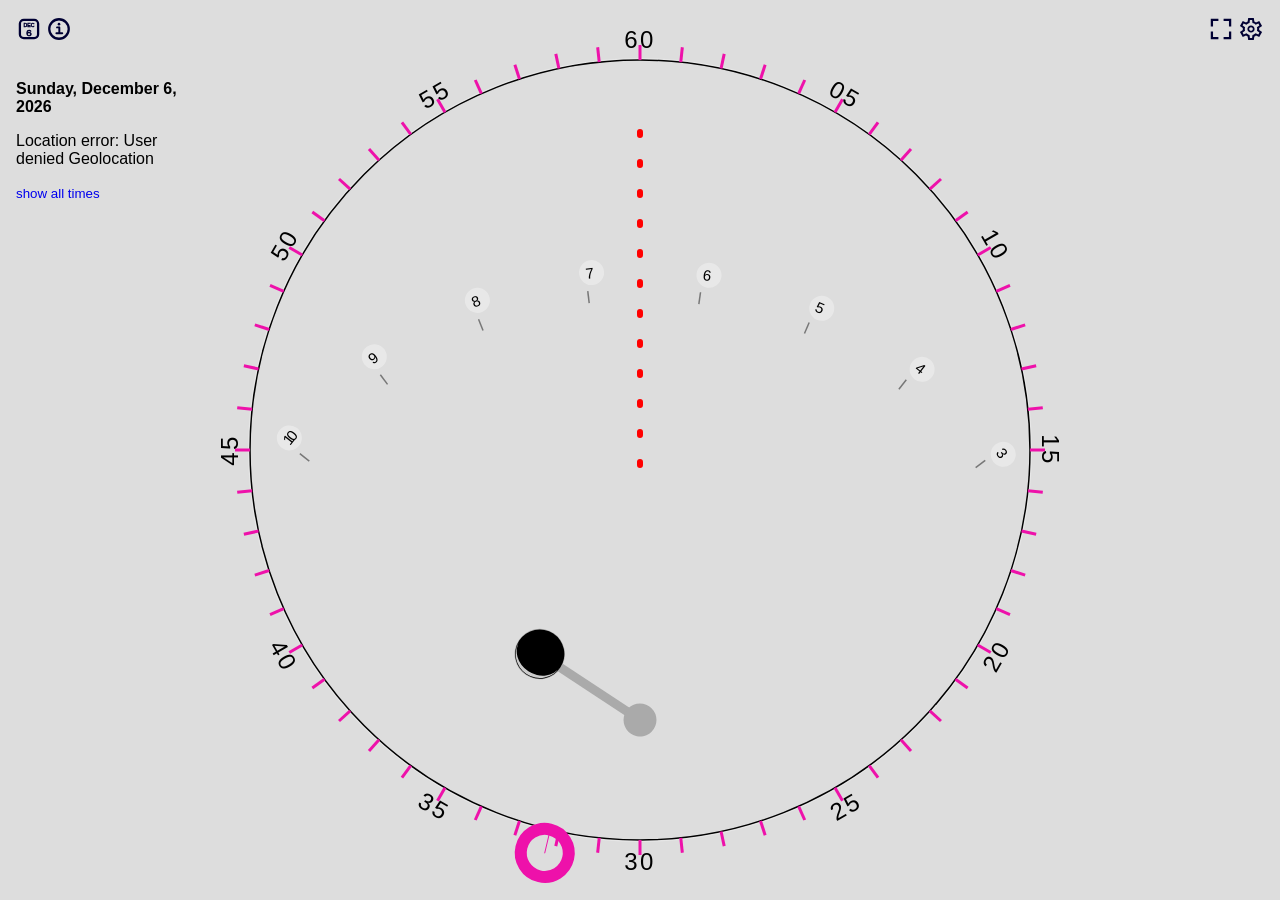
==== index.html @ d28165c0 "red "now index"" ====
<!DOCTYPE html>
<html lang="en"><head>
<meta http-equiv="content-type" content="text/html; charset=UTF-8">
	<meta charset="utf-8">
	<title>Un-Clock</title>
	<meta name="description" content="A 24-hour clock that shows sunrise, sunset, golden hour, and twilight times for your current location. It also shows the current position and phase of the moon, and its rising and setting times.">
	<meta name="keywords" content="24-hour, clock, sunrise, sunset, twilight, dawn, dusk, moon, moonrise, moonset, moon phase,">
	<meta name="author" content="Geoff Pack">
	<meta name="viewport" content="width=device-width, initial-scale=1.0">
	<meta name="theme-color" content="#000">

	<link rel="manifest" href="manifest.json?v=4.8.1">
	<link rel="stylesheet" type="text/css" href="Sun%20Clock_files/main_n06l.css">
	<link rel="stylesheet" type="text/css" href="Sun%20Clock_files/colors.css">
	<link rel="icon" type="image/png" href="icons/icon_512.png">
	<link rel="icon" type="image/svg+xml" href="icons/icon.svg">

	<!-- iOS -->
	<link rel="apple-touch-icon" type="image/png" href="icons/icon.png">
	<link rel="apple-touch-startup-image" href="icons/icon.png">
	<meta name="mobile-web-app-capable" content="yes">
	<!-- meta name="apple-mobile-web-app-status-bar-style" content="black-translucent" -->

	<script src="Sun%20Clock_files/suncalc_n06l.js"></script>
	<script src="Sun%20Clock_files/astronomy.browser.min_n06l.js"></script>

	<script src="Sun%20Clock_files/app.js"></script>
	<script src="Sun%20Clock_files/unclock.js"></script>
	<script src="Sun%20Clock_files/calendar_n06l.js"></script>
</head>
<body>

	<nav id="nav1">
		<a href="#" title="Clock">
			<svg width="26" height="26" viewBox="0 0 40 40" xmlns="http://www.w3.org/2000/svg" version="1.1">
				<circle cx="20" cy="20" r="15" stroke="currentColor" stroke-width="3.5" fill="none"/>
				<g transform="translate(20,20)">
					<g id="clockIconHours">
						<line x1="0" y1="0" x2="0" y2="8" fill="none" stroke="currentColor" stroke-width="3.5" stroke-linecap="round" />
					</g>
					<g id="clockIconMinutes">
						<line x1="0" y1="0" x2="0" y2="-10" fill="none" stroke="currentColor" stroke-width="2.5" stroke-linecap="round" />
					</g>
				</g>
			</svg>
		</a>
		<a href="#calendar" title="Calendar">
			<svg width="26" height="26" viewBox="0 0 40 40" xmlns="http://www.w3.org/2000/svg" version="1.1">
				<rect x="6"  y="6" width="28"  height="28" rx="6" stroke="currentColor" fill="none" stroke-width="3.5" />
				<text id="calendarIconMonth" x="20" y="16.5" text-anchor="middle" fill="currentColor" stroke="currentColor" stroke-width="0.7" style="font:8px sans-serif;">JAN</text>
				<text id="calendarIconDate"  x="20" y="30"   text-anchor="middle" fill="currentColor" stroke="currentColor" stroke-width="1.0" style="font:15px sans-serif;">0</text>
			</svg>
		</a>
		<a href="#about" title="About">
			<svg width="26" height="26" viewBox="0 0 40 40" xmlns="http://www.w3.org/2000/svg" version="1.1">
				<circle cx="20" cy="20" r="15" stroke="currentColor" stroke-width="3.5" fill="none"/>
				<circle cx="20" cy="12.5" r="2" stroke="none" fill="currentColor"/>
				<path fill="none" stroke="currentColor" stroke-width="3" stroke-linecap="round" d="M20.5 17.5 L20.5 26.5 M17.0 17.5 L20.0 17.5 M16.0 26.5 L25.0 26.5" />
			</svg>
		</a>
	</nav>
	<nav id="nav2">
		<a href="#fullscreen" id="fullscreen" title="toggle full-screen">
			<svg width="26" height="26" viewBox="0 0 40 40" xmlns="http://www.w3.org/2000/svg" version="1.1">
				<path class="enter" fill="none" stroke="currentColor" stroke-width="3.5" d="M6 16 v-10 h10 M24 6 h10 v10 M34 24 v10 h-10 M16 34 h-10 v-10" />
				<path class="exit"  fill="none" stroke="currentColor" stroke-width="3.5" d="M6 16 h10 v-10 M24 6 v10 h10 M34 24 h-10 v10 M16 34 v-10 h-10" />
			</svg>
		</a>
		<a href="#settings" title="Settings">
			<svg width="26" height="26" viewBox="0 0 40 40" xmlns="http://www.w3.org/2000/svg" version="1.1">
				<path fill="currentColor" d="m15.67 36.96-.8-5.38q-.62-.25-1.3-.64-.7-.4-1.24-.82L7.3 32.34l-4.33-7.62 4.46-3.34-.07-.66-.02-.71.02-.7.07-.68-4.46-3.33 4.33-7.62 5.04 2.2q.54-.41 1.23-.8.69-.4 1.31-.61l.8-5.42h8.66l.8 5.38q.62.25 1.33.64.7.4 1.2.81l5.05-2.2 4.33 7.62-4.5 3.3q.09.33.1.7.03.38.03.71l-.02.7q-.02.38-.1.72l4.5 3.29-4.38 7.62-5-2.2q-.55.41-1.21.83-.67.41-1.34.62l-.79 5.38ZM20 25.54q2.3 0 3.92-1.62 1.62-1.63 1.62-3.92 0-2.3-1.62-3.92-1.63-1.62-3.92-1.62-2.3 0-3.92 1.62-1.62 1.63-1.62 3.92 0 2.3 1.62 3.92 1.63 1.62 3.92 1.62Zm0-2.75q-1.17 0-1.98-.81T17.21 20q0-1.17.81-1.98t1.98-.81q1.17 0 1.98.81t.81 1.98q0 1.17-.81 1.98t-1.98.81ZM20 20Zm-1.7 13.8h3.37l.58-4.6q1.38-.32 2.58-1.01 1.21-.69 2.17-1.69l4.33 1.83 1.55-2.79-3.8-2.79q.17-.67.27-1.35.1-.7.1-1.4t-.07-1.4q-.09-.68-.3-1.35l3.8-2.8-1.55-2.78L27 13.5q-.92-1.04-2.13-1.77-1.2-.73-2.62-.94l-.54-4.58h-3.38l-.58 4.54q-1.42.33-2.63 1.02-1.2.69-2.16 1.73l-4.3-1.83-1.54 2.79 3.75 2.75q-.16.7-.27 1.4-.1.68-.1 1.39 0 .7.1 1.4.1.68.28 1.35l-3.76 2.8 1.55 2.78 4.29-1.83q1 1 2.2 1.7 1.21.72 2.59 1.05Z" />
			</svg>
		</a>
	</nav>

	<svg id="clock" width="600" height="600" viewBox="150 150 300 300" xmlns="http://www.w3.org/2000/svg" xmlns:xlink="http://www.w3.org/1999/xlink" version="1.1">
		<circle cx="250" cy="250" r="130" fill="none" stroke="#777" stroke-width="0.0" />
		<clipPath id="clip">
			<circle cx="0" cy="-90" r="130" />
		</clipPath>
		<g clip-path="url(#clip)" transform="translate(300,390)" >
			<g id="disc" transform="rotate(0)">
				<g id="arcs" fill="none" stroke="none" stroke-width="0"></g>
				<g id="hourNumbers"   fill="#000" font-size="5px" style="letter-spacing:-1;"></g>
				<g id="hourMarks"     fill="none" stroke="#777" stroke-width="0.5"/>
				<g id="hourMarks2"    fill="none" stroke="#777" stroke-width="0.5"/>
				<path id="noon"     d="M 0,0 L 0,0" stroke="#fff" stroke-width="0.7" />
				<path id="midnight" d="M 0,0 L 0,0" stroke="#555" stroke-width="0.7" />
				<g id="sunIcon" transform="translate(-20 -110)">
					<circle cx="0" cy="0" r="8.4" fill="#ff2" />
					<g id="sunbeams" fill="none" stroke="#ff2" stroke-width="1.5"/>
					<circle cx="0" cy="0" r="15" fill="rgba(255,255,255,0.0)" />
				</g>
				<g id="nadirstar" transform="translate(20 110)">
					<polygon  transform="translate(-12.5 -12.5)" points="12.50,1.25 15.15,8.86 23.20,9.02 16.78,13.89 19.11,21.60 12.50,17.00 5.89,21.60 8.22,13.89 1.80,9.02 9.85,8.86" fill="#fbe024"/>
				</g>

				<g id="hourHand" cursor="crosshair" transform="rotate(180)">
					<line x1="0" y1="0" x2="0" y2="80" fill="none" stroke="#transparent" stroke-width="1" stroke-linecap="round"/>
				</g>
				<g id="moonHand" cursor="crosshair" transform="rotate(180)">
					<line x1="0" y1="0" x2="0" y2="40" fill="none" stroke="#aaa" stroke-width="3" />
					<circle cx="0" cy="0" r="5.5" fill="#aaa" stroke="#f60" stroke-width="0"/>
					<g id="moonIcon" transform="translate(0 80) rotate(180)">
						<circle cx="0" cy="0" r="8.4" fill="#aaa" />
						<circle cx="0" cy="0" r="8.2" fill="#000" stroke="#000" stroke-width="0" />
						<path fill="#ccc" stroke="#ccc" stroke-width="0" d="" />
					</g>
				</g>
			</g>
		</g>

		<g transform="translate(300,300)" font-family="Geneva, Helvetica Neue, Helvetica, Arial" text-anchor="middle">
			<circle id="clockFace" cx="0" cy="0" r="130" fill="none" stroke="#000" stroke-width="0.5" />
			<circle cx="0" cy="0" r="130.5" fill="none" stroke="#fff" stroke-width="0.1" />


			<g id="minuteHand" transform="rotate(0)">
				<line x1="0" y1="-138" x2="0" y2="-129" fill="none" stroke="#e1a" stroke-width="0.3" stroke-linecap="round" />
				<circle cx="0" cy="-138" r="8" fill="none" stroke="#e1a" stroke-width="4" />
			</g>
			<g id="secondHand" transform="rotate(0)">
				<line x1="0" y1="-145" x2="0" y2="-129" fill="none" stroke="#a00" stroke-width="0.7" stroke-linecap="round" />
				<circle cx="0" cy="-145" r="2.5" fill="#a00" stroke="#e00" stroke-width="0" />
			</g>
			<g id="minuteMarks"   fill="none" stroke="#e1a" stroke-width="1"></g>
			<g id="minuteNumbers" fill="#000" font-size="8px" style="letter-spacing:0.8;"></g>

			<g id= "nowindex">
				<line x1="0" y1="5" x2="0" y2="-110" stroke="#f00" stroke-width="2" stroke-linecap="round" stroke-dasharray="1,9" />

			<circle id="centerCircle" cursor="crosshair" cx="0" cy="0" r="15" fill="transparent" />
		</g>
	</svg>

	<svg id="calendar" width="600" height="600" viewBox="0 0 300 300" xmlns="http://www.w3.org/2000/svg" xmlns:xlink="http://www.w3.org/1999/xlink" version="1.1">
		<g transform="translate(150,150)">
			<g id="calendarFace">
				<circle cx="0" cy="0" r="136" fill="none" stroke="currentColor" stroke-width="0.5" />
				<circle cx="0" cy="0" r="102" fill="none" stroke="currentColor" stroke-width="0.5" />
				<g id="monthArcs" fill="none" stroke="currentColor" stroke-width="0.5"></g>
				<g id="monthNames" fill="currentColor" font-size="6px" font-family="Geneva, Helvetica Neue, Helvetica, Arial" text-anchor="middle"></g>
				<g id="dayMarks" fill="none" stroke="currentColor" stroke-width="0.5"></g>
			</g>
			<g id="dateHand2">
				<path d="M 0,-5 L 0,-130" stroke="#999" stroke-width="1.0" />
			</g>
			<g id="calendarOverlay">
				<circle cx="0" cy="0" r="136" fill="rgba(0,255,0,0)" cursor="pointer" />
			</g>
			<g id="astronomicalEvents" cursor="crosshair" fill="rgba(0,255,0,0)" stroke-width="0">
				<!-- solstices and equinoxes -->
				<g id="springEquinox" data-title="Vernal (Spring) Equinox" data-date="">
					<path d="M 0,0 L -9,-101 L 9,-101 z" />
					<path d="M 0,-5 L 0,-101.9" stroke-width="0.75" />
				</g>
				<g id="summerSolstice" data-title="Summer Solstice" data-date="">
					<path d="M 0,0 L -9,-101 L 9,-101 z" />
					<path d="M 0,-5 L 0,-101.9" stroke-width="0.75" />
				</g>
				<g id="autumnEquinox" data-title="Autumnal (Fall) Equinox" data-date="">
					<path d="M 0,0 L -9,-101 L 9,-101 z" />
					<path d="M 0,-5 L 0,-101.9" stroke-width="0.75" />
				</g>
				<g id="winterSolstice" data-title="Winter Solstice" data-date="">
					<path d="M 0,0 L -9,-101 L 9,-101 z" />
					<path d="M 0,-5 L 0,-101.9" stroke-width="0.75" />
				</g>
				<!-- perihelion and aphelion -->
				<g id="perihelion" data-title="Perihelion" data-date="">
					<path d="M 0,0 L -9,-101 L 9,-101 z" />
					<path d="M 0,-5 L 0,-101.9" stroke-width="0.75" />
				</g>
				<g id="aphelion" data-title="Aphelion" data-date="">
					<path d="M 0,0 L -9,-101 L 9,-101 z" />
					<path d="M 0,-5 L 0,-101.9" stroke-width="0.75" />
				</g>
				<!-- solar midpoints -->
				<!--
				<g id="febMidpoint" data-title="February Solar Midpoint" data-date="">
					<path d="M 0,0 L -9,-101 L 9,-101 z" />
					<path d="M 0,-5 L 0,-101.9" stroke-width="0.5" />
				</g>
				<g id="mayMidpoint" data-title="May Solar Midpoint" data-date="">
					<path d="M 0,0 L -9,-101 L 9,-101 z" />
					<path d="M 0,-5 L 0,-101.9" stroke-width="0.5" />
				</g>
				<g id="augMidpoint" data-title="August Solar Midpoint" data-date="">
					<path d="M 0,0 L -9,-101 L 9,-101 z" />
					<path d="M 0,-5 L 0,-101.9" stroke-width="0.5" />
				</g>
				<g id="novMidpoint" data-title="November Solar Midpoint" data-date="">
					<path d="M 0,0 L -9,-101 L 9,-101 z" />
					<path d="M 0,-5 L 0,-101.9" stroke-width="0.5" />
				</g>
				-->
			</g>
			<g id="moonPhases" cursor="crosshair" fill="rgba(0,255,0,0)" stroke-width="0"></g>
			<g id="dateHand">
				<path d="M 0,0 L 0,-130" stroke="#f30" stroke-width="1.5" />
				<circle cx="0" cy="0" r="3" fill="#f30" />
			</g>
		</g>
	</svg>

	<div id="info1" class="info">
		<h1>Sun Clock</h1>
		<h3 id="dateText">Getting date…</h3>
		<p id="timeText"></p>
		<p id="location">Getting location…</p>
		<p id="mainTimes"></p>
		<p><small><a href="#allTimes">show all times</a></small></p>

		<h1>Sun Calendar</h1>
		<noscript>
			<p><b>This site requires Javascript!</b></p>
		</noscript>
	</div>

	<div id="info2" class="info"></div>

	<section id="about">
		<div>
			<h2>About</h2>
			<p>Sun Clock is a 24-hour clock that displays the position of the sun, and times of <a href="https://en.wikipedia.org/wiki/Sunrise" target="wikipedia">sunrise</a>, <a href="https://en.wikipedia.org/wiki/Noon#Solar_noon" target="wikipedia">solar noon</a>, <a href="https://en.wikipedia.org/wiki/Sunset" target="wikipedia">sunset</a>, <a href="https://en.wikipedia.org/wiki/Golden_hour_(photography)" target="wikipedia">golden hour</a>, and <a href="https://en.wikipedia.org/wiki/Twilight" target="wikipedia">twilight</a> for your current location. It also shows the position and <a href="https://en.wikipedia.org/wiki/Lunar_phase" target="wikipedia">phase</a> of the moon, and its rising and setting times.</p>
			<noscript><p><b>This site requires JavaScript to work.</b> Page weight is ~100 KB, and there's no advertising or tracking (only a tiny stats script from <a href="https://simpleanalytics.com">Simple Analytics</a>). It's worth it, honest ;)</p></noscript>

			<p><a href="#direction">A note about direction</a><a href="#note1"><sup>1</sup></a> <span id="note1" class="hide"><small> — why does it go backwards?</small></span></p>

			<h3>Tips</h3>
			<p>Tap on or hover over the segments to get their start and end times. You can also tap/hover on the moon, the hour hand, and the centre dot.</p>
			<p>See <a href="#updates">updates</a> for change history.</p>

			<h3>Support</h3>
			<p>Sun Clock is free to use, and contains no advertising. If you would like to help support Sun Clock, please —</p>
			<p id="bmc">
				<a href="https://buymeacoffee.com/virtualgeoff" target="_blank" title="Buy Me a Coffee">
					<svg width="160" height="35" viewBox="0 0 4169 913" xmlns="http://www.w3.org/2000/svg">
						<path d="M565 212h-2 2ZM574 278h-1 1ZM565 212ZM565 212ZM573 277h2v-1l-2 1ZM567 214l-1-1-1-1 2 2ZM307 847l-2 1h1l1-1ZM458 817c0-1-1-1-1 3l1-1v-2ZM442 847l-2 1h1l1-1ZM201 854l-2-1 1 1h1ZM177 831l-1-3 1 3Z" fill="#0D0C22"/>
						<path d="M337 422c-32 14-70 30-118 30-20 0-40-3-60-9l34 343a57 57 0 0 0 57 53l63 2 68-2a57 57 0 0 0 57-53l36-378c-16-6-32-10-51-10-31 0-56 11-86 24Z" fill="#FFF"/>
						<path d="M56 276h1-1ZM628 244l-5-25c-5-23-15-45-38-53-8-2-16-4-22-9s-7-14-9-22l-7-43c-2-12-4-26-10-37-7-16-22-24-37-30l-24-8C438 7 398 4 359 1c-47-2-94-1-141 3-35 3-71 7-105 19-12 4-24 10-33 19a37 37 0 0 0-7 43c6 11 16 18 26 23 14 6 28 10 43 14a952 952 0 0 0 298 5c13-2 22-20 18-32-5-15-17-20-32-18l-6 1h-2a882 882 0 0 1-223 1l-4-1h-1l-5-1a475 475 0 0 1-30-6 4 4 0 0 1 3-7 447 447 0 0 1 32-5l15-2a954 954 0 0 1 207 1h5l4 1 30 5c15 4 34 5 41 21l4 16 1 7v1a107615 107615 0 0 0 11 53 9 9 0 0 1-8 7h-4a1191 1191 0 0 1-180 11 1411 1411 0 0 1-179-11l-5-1-11-1-37-7c-15-2-29-1-43 7-11 6-20 15-25 26-6 12-8 25-11 38-2 13-6 27-5 40 4 29 24 52 52 58a1478 1478 0 0 0 432 14 18 18 0 0 1 20 20l-2 27-17 160a128801 128801 0 0 1-22 216c-2 16-2 32-5 48-5 24-21 39-45 44-22 5-44 8-67 8l-74-1c-27 0-60-2-80-22-18-17-21-45-23-68l-10-94-18-173-12-112v-6c-2-13-11-26-26-25-13 0-27 11-26 25l9 83 18 172 15 147 3 28c6 51 45 79 93 87 28 4 57 5 86 5 37 1 74 2 110-4 53-10 94-46 99-101l5-48 17-159 17-174 9-79a18 18 0 0 1 14-16c16-3 30-8 41-20 18-18 21-43 15-67ZM52 261l-1 3 1-3Zm1 12 1 1-1-1Zm2 2s0 1 0 0Zm3 2Zm514-4c-6 6-14 8-22 9a1551 1551 0 0 1-476-1c-7-1-14-2-18-7-9-9-4-27-2-38 2-10 5-23 17-24 19-3 40 5 58 8l66 8a1276 1276 0 0 0 336-13c15-3 32-8 41 8 6 10 7 24 6 37 0 5-3 10-6 13Z" fill="#0D0C22"/>
						<path fill-rule="evenodd" clip-rule="evenodd" d="M1129 529c-5 10-13 19-22 26-10 8-21 14-33 19-13 5-25 8-38 9-13 2-25 2-37 0s-22-6-30-12l9-97a357 357 0 0 1 73-16c14-2 27-1 40 0 12 2 22 6 29 12l10 12 5 13c1 12-1 23-6 34ZM993 321a141 141 0 0 1 77-17c8 1 16 3 22 7 7 4 12 10 15 18 4 7 5 17 3 28-1 10-5 17-11 24-6 6-13 12-22 16s-18 8-28 10a237 237 0 0 1-65 8l9-94Zm184 145c-5-11-11-20-19-28s-18-13-29-17c5-4 10-10 14-18a161 161 0 0 0 19-57c1-10 1-18-1-26-5-17-13-31-24-41a89 89 0 0 0-38-21c-15-4-31-5-48-3-18 2-35 7-54 13l1-4v-5c0-5-2-9-6-12-5-3-10-5-16-6-6 0-11 1-17 4-5 3-9 9-11 17a12727 12727 0 0 0-23 258l-8 84c1 8 3 14 7 18 3 5 7 8 12 8 5 1 10 1 15-2s10-7 14-13c12 6 25 11 40 13h45a212 212 0 0 0 86-31c13-8 23-18 31-28 9-10 14-21 17-33a116 116 0 0 0-7-70ZM1613 701a314 314 0 0 1-17 60c-4 9-9 16-14 22-4 5-10 8-15 7s-8-4-9-9v-18c1-8 4-16 7-25a219 219 0 0 1 29-55l20-21c1 2 2 6 2 13l-3 26Zm152-194c-4-4-9-6-15-7s-12 3-18 10c-3 7-8 14-14 20a190 190 0 0 1-51 40 278 278 0 0 1-1-64 419 419 0 0 1 18-97c0-8-2-15-6-20s-9-8-14-10c-6-1-11 0-17 3-6 2-11 8-15 15a2985 2985 0 0 1-28 70 375 375 0 0 1-43 69c-9 9-18 16-28 21s-21 8-32 7c-6-1-9-5-12-12-2-6-4-15-4-24l1-33a462 462 0 0 1 21-94c3-9 3-16 0-22-4-5-9-9-15-11s-13-2-20 0-12 7-15 14a346 346 0 0 0-23 88c-3 16-4 32-5 48v3c-6 17-12 30-18 39-8 11-16 16-26 15-4-2-7-6-8-13-2-6-2-14-2-24a333 333 0 0 1 11-69 2189 2189 0 0 1 16-76c0-11-3-19-9-24-6-6-14-8-24-7-8 3-13 7-16 12-4 5-7 11-9 18l-5 23a1047 1047 0 0 1-22 87c-5 16-11 31-17 44-7 14-13 24-21 32-7 8-15 12-24 10-5-1-8-6-9-15-2-8-2-19-1-33a426 426 0 0 1 14-87 1924 1924 0 0 1 13-58c0-9-2-16-6-21s-9-8-14-10c-6-1-12 0-17 3-6 2-11 7-15 15a753 753 0 0 1-13 60 1678 1678 0 0 0-13 84 349 349 0 0 0 2 59c1 10 4 19 8 27 3 8 9 15 16 21 7 5 16 8 26 9 12 0 21-1 29-3 9-2 16-6 23-10l18-17 16-22c5 12 12 20 20 27 8 6 17 10 25 11 9 1 18 0 28-4 9-4 17-10 25-19 5-5 9-12 14-19 1 4 3 7 6 10 7 9 17 16 29 19 14 4 27 4 40 2s25-7 36-13a173 173 0 0 0 59-50 428 428 0 0 0-1 39 298 298 0 0 0-101 134c-5 17-8 33-8 48s4 28 11 38c7 11 18 19 33 24 16 5 30 5 43 1 12-5 23-13 32-24s16-24 22-40a322 322 0 0 0 20-142c26-11 47-24 63-41 17-16 30-33 41-51 3-5 4-10 3-16-1-7-3-12-7-17ZM2329 479a215 215 0 0 1 10-44c3-7 6-13 10-18 3-5 7-9 11-11 4-3 8-2 13 0 4 3 7 9 8 17 1 9 0 18-3 28s-9 19-17 28c-8 8-19 14-33 16l1-16Zm155 18h-14c-5 1-8 4-9 9a153 153 0 0 1-56 81c-10 7-20 12-30 15-11 3-19 4-26 1-7-2-12-7-16-13s-7-13-9-22-3-17-3-27c17 2 32-1 45-9 13-7 25-17 34-29s16-25 21-40 7-30 8-45c0-14-2-26-6-35-5-10-11-18-19-23-7-5-16-8-26-9-9-1-19 0-30 4-12 4-22 11-31 20-8 9-15 20-21 33a360 360 0 0 0-23 118l-2 4c-4 10-10 20-16 31-6 10-13 18-20 25-8 7-15 9-23 7-5-1-8-7-8-16-1-10 0-22 1-37l5-47 3-49c0-13-2-26-7-38-5-13-12-23-21-31s-19-14-31-16c-11-3-24-1-37 5-14 6-24 15-32 26l-22 36c-2-10-6-18-10-27-5-8-11-15-17-21-7-6-15-11-23-14-8-4-17-5-26-5s-17 1-25 5c-8 3-15 8-21 13s-12 11-17 18l-13 20a430 430 0 0 0-6-35c-2-4-5-7-9-9-3-2-8-3-15-3-3 0-6 0-10 2l-8 5c-3 3-5 5-6 9-1 3-2 7-1 12l2 12a312 312 0 0 1 7 84 730 730 0 0 1-12 124c-1 6 2 11 7 15 6 4 12 6 19 7 6 1 13-1 19-4s10-8 11-15a470 470 0 0 1 27-136c5-14 10-26 16-37 5-10 12-19 18-25 6-7 13-10 19-10 9 0 15 4 20 12 4 7 8 17 10 29s3 25 2 39a600 600 0 0 1-8 97c0 7 3 12 8 16s11 6 17 7c7 1 13 0 18-4 6-3 9-8 10-15a662 662 0 0 1 30-123c7-17 15-31 23-41 8-11 17-17 26-17 5 0 8 4 11 10 2 7 4 16 4 27l-2 25a719 719 0 0 1-10 56 227 227 0 0 0 1 57c1 10 4 19 8 28 4 8 10 16 17 22 8 6 17 9 28 9 17 0 32-4 45-11s25-17 34-28l2-2 2 5c6 13 15 23 26 30s24 11 39 12 31-2 48-8a128 128 0 0 0 60-44c9-10 16-22 22-35l19-46c2-5 1-9-3-13-3-4-7-6-12-8ZM2727 448a450 450 0 0 1-16 61c-4 12-9 22-14 31-6 9-13 16-20 21-7 6-16 8-25 7-5-1-9-4-11-10-3-6-4-13-4-22a172 172 0 0 1 11-63c3-11 8-20 13-29 6-9 12-16 19-21s15-7 23-7 17 5 27 13l-3 19Zm158 34c-4-3-9-3-14-2s-8 6-10 14l-8 29-16 32c-6 10-13 19-21 25-8 7-16 10-25 9-8 0-13-4-16-11s-4-16-4-26a601 601 0 0 1 21-113l7-30c3-8 2-14-2-19-4-6-9-9-14-11-6-3-12-3-18-2s-10 4-12 9a90 90 0 0 0-50-24c-17-1-32 2-45 11-14 8-26 20-37 36a228 228 0 0 0-38 108c-1 19 0 37 4 53s12 29 22 39c11 10 25 15 43 15 8 0 16-2 24-5a115 115 0 0 0 37-26l11-12a72 72 0 0 0 27 45 64 64 0 0 0 38 14c14 0 27-5 39-14 13-10 24-21 33-35a223 223 0 0 0 37-84c2-5 1-10-1-14-3-5-7-9-12-11ZM3690 728c-2 10-6 18-12 25-5 7-12 11-20 11-5 0-9-2-11-8-3-6-5-13-6-22s-2-19-1-30a587 587 0 0 1 6-83c10 1 19 5 25 13 7 7 12 16 16 27a121 121 0 0 1 3 67Zm-162 0c-2 10-6 18-12 25-5 7-12 11-20 11-5 0-9-2-11-8-3-6-5-13-6-22l-1-30a568 568 0 0 1 6-83c10 1 19 5 26 13 6 7 11 16 15 27a121 121 0 0 1 3 67Zm-166-253-2 18c-1 6-2 9-4 11-3-2-7-6-12-14-5-7-9-16-11-25-3-9-4-19-3-28s6-16 14-21c4-2 6-1 9 2l6 14 3 20v23Zm-39 88a79 79 0 0 1-33 21c-6 2-11 2-16 1-14-2-24-8-31-17s-12-19-14-31-1-25 1-39c2-13 6-26 12-38s13-22 21-30c8-9 16-14 26-16-4 15-5 31-4 47a119 119 0 0 0 27 69c6 7 13 13 21 18-2 6-6 11-10 15Zm494-84a215 215 0 0 1 11-44l9-18c4-5 8-9 12-11s8-2 12 0c5 3 7 9 8 17 1 9 0 18-3 28s-8 19-16 28c-9 8-19 14-33 16v-16Zm180 0a215 215 0 0 1 11-44c3-7 6-13 10-18 3-5 7-9 11-11s8-2 12 0c5 3 8 9 9 17 1 9 0 18-4 28-3 10-8 19-16 28-8 8-19 14-33 16v-16Zm168 26a28 28 0 0 0-27-8c-4 1-7 4-8 9a153 153 0 0 1-56 81c-10 7-20 12-30 15-11 3-20 4-26 1-7-2-13-7-17-13s-7-13-8-22l-4-27c17 2 33-1 46-9 13-7 24-17 34-29 9-12 16-25 21-40 4-15 7-30 8-45 0-14-2-26-7-35-4-10-10-18-18-23-7-5-16-8-26-9s-20 0-30 4c-12 4-22 11-31 20-8 9-15 20-21 33-6 12-10 25-14 39a358 358 0 0 0-9 81 161 161 0 0 1-23 36c-8 9-16 16-26 23-9 7-19 12-30 15-10 3-19 4-26 1-6-2-12-7-16-13s-7-13-9-22l-3-27c17 2 32-1 46-9 13-7 24-17 33-29 10-12 17-25 21-40 5-15 8-30 8-45 1-14-1-26-6-35-4-10-10-18-18-23s-16-8-26-9-20 0-30 4c-12 4-23 11-31 20-9 9-16 20-21 33-6 12-10 25-14 39a360 360 0 0 0-9 65l-8 8a268 268 0 0 1-68 39c-12 4-25 6-38 7l28-295c2-7 1-12-3-17-3-5-8-8-13-10-6-2-12-1-19 1-6 2-11 7-15 14a3732 3732 0 0 0-26 251v3l-8 7a269 269 0 0 1-68 39c-12 4-25 6-37 7l27-295c2-7 1-12-2-17-4-5-9-8-14-10-6-2-12-1-18 1-7 2-12 7-16 14l-7 46a3634 3634 0 0 0-19 205v1l-15 6c-6 2-12 3-20 3a174 174 0 0 0 5-38l1-22-2-19c-1-13-4-25-8-37-4-11-9-21-16-28-7-8-16-13-26-16s-22-2-36 3a109 109 0 0 0-97 33 184 184 0 0 0-46 116 130 130 0 0 1-65 63l-23 6c-7 2-15 2-22 1s-14-5-20-10c-4-5-8-11-11-20-2-10-4-20-4-32a258 258 0 0 1 8-73c4-11 8-22 13-31s11-15 18-19c4 1 6 3 7 7l1 14-2 17-2 15c2 8 5 14 9 18 4 5 9 7 14 8 6 1 11 0 16-4 5-3 10-8 13-15h1l7-56c1-8 0-15-4-21s-10-9-17-10c-8-13-20-19-35-20-14-1-29 4-45 15-10 6-18 16-25 28-8 12-13 25-18 40a254 254 0 0 0-3 138c5 13 11 25 18 34 7 8 14 14 23 18 8 3 17 6 26 7 9 0 18 0 27-2 9-1 17-3 25-6a253 253 0 0 0 64-37l16-14c2 6 4 11 8 16 8 14 18 24 32 33 14 8 31 12 51 12a120 120 0 0 0 104-63c17 0 34-3 51-9v6a522 522 0 0 0-4 68 836 836 0 0 0 0 94c1 16 4 31 9 44s12 24 20 33c9 10 21 15 35 17 15 2 28-1 39-8s20-18 27-31c7-12 12-27 15-44a217 217 0 0 0-7-100c-5-15-12-27-21-37 5-2 12-4 19-9l23-14 6-3-1 22-2 36a856 856 0 0 0 0 94c1 16 4 31 9 44s12 24 20 33c9 10 21 15 35 17 15 2 28-1 39-8s20-18 27-31c7-12 12-27 15-44a217 217 0 0 0-7-100c-5-15-12-27-21-37 5-2 11-4 19-9a368 368 0 0 0 35-22c2 15 5 27 10 38 7 13 15 23 26 30s24 11 39 12 31-2 49-8a128 128 0 0 0 60-44l2-2 4 12c7 13 16 23 27 30s24 11 38 12a135 135 0 0 0 83-26c10-7 19-16 27-26l21-35 19-46c1-5 0-9-3-13Z" fill="currentColor"/>
					</svg>
				</a>
			</p>

			<h3>Privacy</h3>
			<p>We collect aggregate user stats only. Your location and settings are stored in your web browser and are not sent to the server. No cookies are saved or sent.</p>

			<br>
			<p class="center"><small>
				<a href="mailto:sunclock@virtualgeoff.com" data-address="6d 61 69 6c 74 6f 3a 73 75 6e 63 6c 6f 63 6b 40 76 69 72 74 75 61 6c 67 65 6f 66 66 2e 63 6f 6d">Feedback</a> &nbsp; 〜 &nbsp;
				<a href="https://github.com/virtualgeoff/sunclock">Source</a> &nbsp; 〜 &nbsp;
				<a href="https://github.com/mourner/suncalc">SunCalc</a>
			</small></p>

			<a href="#" class="close">✕</a>
		</div>
	</section>

	<section id="direction">
		<div>
			<h2>A note about direction</h2>
			<p>In the Northern Hemisphere the Sun moves across the sky in a clockwise direction. (Before clocks, clockwise was called "<a href="https://en.wikipedia.org/wiki/Sunwise" target="wikipedia">sunwise</a>", and anti-clockwise was know as "<a href="https://en.wikipedia.org/wiki/Widdershins" target="wikipedia">widdershins</a>", meaning "against the way".)</p> 			
			<p>In the Southern Hemisphere, however, the sun moves across the sky in an anti-clockwise direction. Sun Clock matches this by setting its direction of rotation based on your latitude: <strong>if you're in the Southern Hemisphere the clock will go 'backwards'</strong>. You can change it in the <a href="#settings">settings</a> if you wish.</p>
			<p>Ideally you want the clock to turn in the same direction as the sun, regardless of which hemisphere you are in. If you are facing South, set it to clockwise; if facing North, anti-clockwise. You want sunrise on the clock to be to the East.</p>	
			<p>In fact, if you face the right direction and tilt you screen at the right angle, the hour hand will track the movement of the Sun across the sky. Exactly how to do this is left as an exercise for the reader, but you want the screen to lie in the plane of the <a href="https://en.wikipedia.org/wiki/Ecliptic" target="wikipedia">ecliptic</a>, and solar noon to be "up".</p>

			<a href="#" class="close">✕</a>
		</div>
	</section>

	<section id="updates">
		<div>
			<h2>Updates</h2>

			<h3>2026-06-26</h3>
			<p>Added a <a href="LICENSE.txt">license</a> (MIT) to the code.</p>

			<h3>2026-03-12</h3>
			<p>Added an option for a ticking seconds hand (sweep hand is still the default).</p>

			<h3>2026-01-01</h3>
			<p>Fixed a bug where the Moon icon was incorrect in recent versions of Safari.</p>

			<h3>2024-05-23</h3>
			<p>Added the option to show the <i>odd</i> numbers on the clock face.</p>
			<p>The "<i>use 12-hour times</i>" option now applies to the numbers on the clock face also.</p>

			<h3>2024-02-13</h3>
			<p>Added an <a href="#calendar">annual calendar</a>. Try it out. <a href="mailto:sunclock@virtualgeoff.com" data-address="6d 61 69 6c 74 6f 3a 73 75 6e 63 6c 6f 63 6b 40 76 69 72 74 75 61 6c 67 65 6f 66 66 2e 63 6f 6d">Feedback welcome!</a></p>

			<h3>2023-10-20</h3>
			<p>Sun Clock is now a <a href="https://en.wikipedia.org/wiki/Progressive_web_app">Progressive Web App</a>. This means you can install it on your device homepage and it will be available when your are offline.</p>

			<h3>2022-10-24</h3>
			<p>Added auto-color mode (dynamic colors that change with the time periods.)</p>

			<h3>2022-09-07</h3>
			<p>Added dark mode.</p>

			<h3>2022-05-27</h3>
			<p>Live!</p>

			<a href="#" class="close">✕</a>
		</div>
	</section>

	<section id="allTimes">
		<div>
			<h2>All Times</h2>
			<p>Times update at Solar Midnight</p>
			<table>
				<thead>
					<tr>
						<th scope="col">Event</th>
						<th scope="col">Time</th>
					</tr>
				</thead>
				<tbody>
				</tbody>
			</table>

			<a href="#" class="close">✕</a>
		</div>
	</section>

	<section id="settings">
		<div>
			<h2>Settings</h2>

			<form id="settingsForm" onsubmit="return App.updateLocation(this);">
				<p>
					<label><input type="checkbox" name="showMoon"> show moon</label>
				</p>
				<p>
					<label><input type="checkbox" name="showHourNumbers"> show hour numbers</label><br>
					<label><input type="checkbox" name="showOddHourNumbers"> show odd hour numbers</label><br>
					<label><input type="checkbox" name="showHourMarks"> show hour marks</label><br>
				</p>
				<p>
					<label><input type="checkbox" name="showMinuteHand"> show minutes hand</label><br>
					<label><input type="checkbox" name="showMinuteMarks"> show minute marks</label><br>
					<label><input type="checkbox" name="showMinuteNumbers"> show minute numbers</label><br>
				</p>
				<p>
					<label><input type="checkbox" name="showSecondHand"> show seconds hand</label><br>
					<label><input type="checkbox" name="sweepHand"> sweep hand</label>
				</p>
				<p>
					<label><input type="checkbox" name="hour12"> use 12-hour times</label>
				</p>
				<p>
					<label><input type="checkbox" name="setDirectionManually"> set direction manually</label>
				</p>
				<p id="setDirection">
					<label><input type="radio" name="setDirection" id="direction_cw"  value="clockwise"> clockwise</label> &nbsp;
					<label><input type="radio" name="setDirection" id="direction_ccw" value="anticlockwise"> anti-clockwise</label>
				</p>
				<p>
					<label><input type="checkbox" name="setLocationManually"> set location manually</label>
				</p>
				<p id="setLocation">
					<label for="latitude">Latitude </label> <input name="latitude" id="latitude" type="number" min="-90"  max="90" step="any" placeholder="-90 to 90" required> <a href="#note2">ℹ︎</a><br>
					<span id="note2"><small>Use <a href="https://en.wikipedia.org/wiki/Decimal_degrees" target="_blank">decimal degrees</a>. Should be a number between -90.0 and 90.0<br>1–2 decimal places is sufficient.</small></span>
					<label for="longitude">Longitude </label> <input name="longitude" id="longitude" type="number" min="-180" max="180" step="any" placeholder="-180 to 180" required> <a href="#note3">ℹ︎</a><br>
					<span id="note3"><small>Use <a href="https://en.wikipedia.org/wiki/Decimal_degrees" target="_blank">decimal degrees</a>. Should be a number between -180.0 and 180.0<br>1–2 decimal places is sufficient.</small></span>
					<label></label> <input type="submit" value="Update">
				</p>
				<h3>Color mode:</h3>
				<p id="setColorScheme">
					<label><input type="radio" name="setColorScheme" id="scheme_light" value="light"> light</label> &nbsp;
					<label><input type="radio" name="setColorScheme" id="scheme_dark" value="dark"> dark</label> &nbsp;
					<label><input type="radio" name="setColorScheme" id="scheme_auto" value="auto"> auto</label> &nbsp;
					<label><input type="radio" name="setColorScheme" id="scheme_dynamic" value="dynamic"> dynamic</label>
				</p>
			</form>

			<a href="#" class="close">✕</a>
		</div>
	</section>

	<!-- stats -->

	<noscript><img src="noscript.gif" alt="" referrerpolicy="no-referrer-when-downgrade"></noscript>



</body></html>
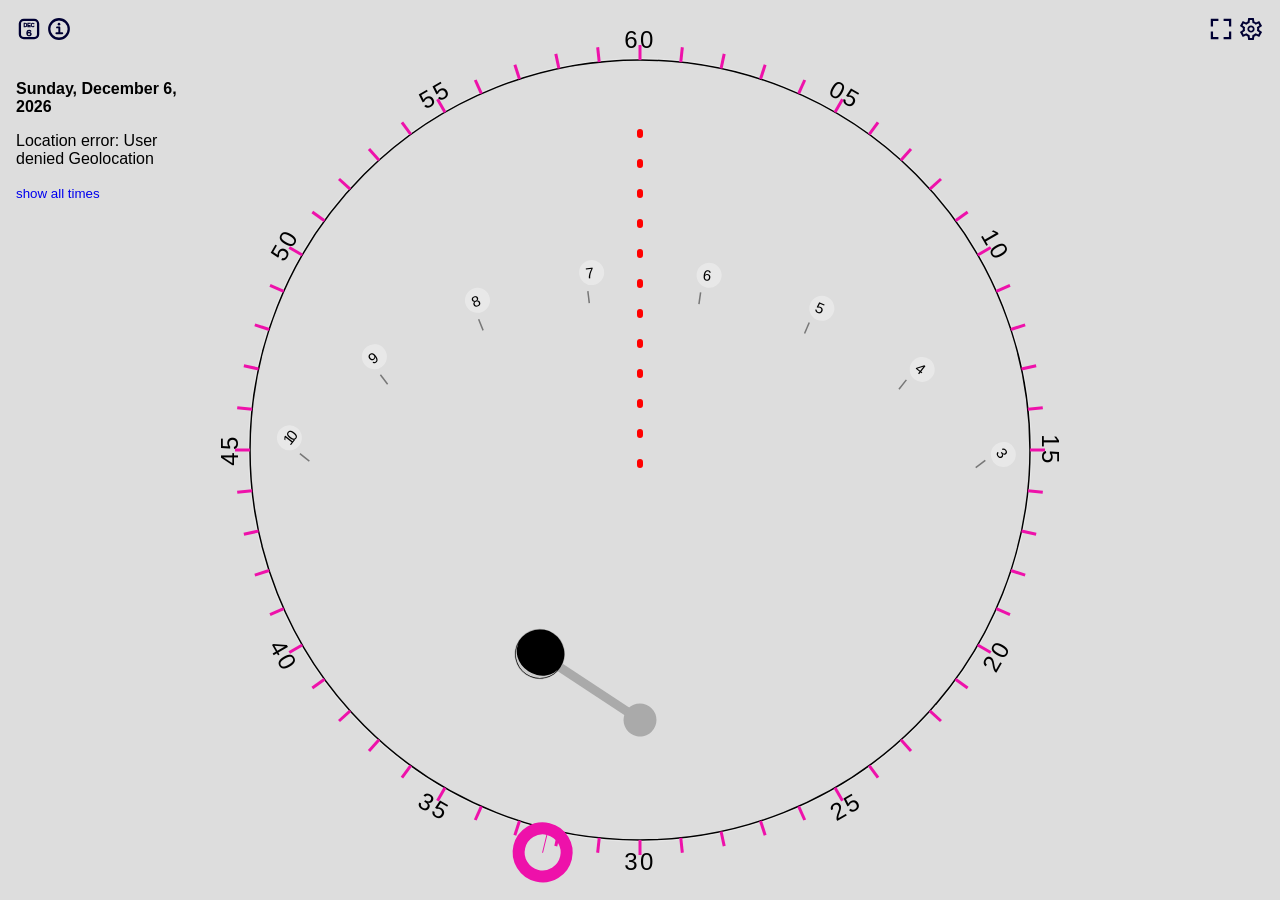
==== commit 65042b69: "re-base restructure directories/names and add upstream resources. manifest.json, worker.js, suncalc." ====
--- a/index.html
+++ b/index.html
@@ -10,8 +10,8 @@
 	<meta name="theme-color" content="#000">
 
 	<link rel="manifest" href="manifest.json?v=4.8.1">
-	<link rel="stylesheet" type="text/css" href="Sun%20Clock_files/main_n06l.css">
-	<link rel="stylesheet" type="text/css" href="Sun%20Clock_files/colors.css">
+	<link rel="stylesheet" type="text/css" href="styles/main.css">
+	<link rel="stylesheet" type="text/css" href="styles/colors.css">
 	<link rel="icon" type="image/png" href="icons/icon_512.png">
 	<link rel="icon" type="image/svg+xml" href="icons/icon.svg">
 
@@ -21,12 +21,12 @@
 	<meta name="mobile-web-app-capable" content="yes">
 	<!-- meta name="apple-mobile-web-app-status-bar-style" content="black-translucent" -->
 
-	<script src="Sun%20Clock_files/suncalc_n06l.js"></script>
-	<script src="Sun%20Clock_files/astronomy.browser.min_n06l.js"></script>
-
-	<script src="Sun%20Clock_files/app.js"></script>
-	<script src="Sun%20Clock_files/unclock.js"></script>
-	<script src="Sun%20Clock_files/calendar_n06l.js"></script>
+	<script src="libs/suncalc/suncalc.js"></script>
+	<script src="libs/astronomy/astronomy.browser.min.js"></script>
+
+	<script src="scripts/app.js"></script>
+	<script src="scripts/unclock.js"></script>
+	<script src="scripts/calendar.js"></script>
 </head>
 <body>
 
--- a/styles/main.css
+++ b/styles/main.css
@@ -0,0 +1,125 @@
+/* sunclock main.css */
+
+html, body {color:#000; background:#fff;}
+body {margin:0; padding:0; font-size:1em; font-family:'Helvetica Neue', Helvetica, Arial, sans-serif; overflow:auto;}
+
+/* text */
+h1 {display:none; font-size:1.2em; margin:0; font-weight:normal; text-align:center;}
+h2 {font-size:1.2em; margin:0 0 1em 0;}
+h3 {font-size:1.0em; margin:2em 0 1em 0}
+h4 {font-size:0.9em; margin:2em 0 1em 0}
+p {margin:0 0 1em 0;}
+p.to {margin:-0.5em 0 0.5em 0; font-style:italic;}
+big {font-size:1.2em;}
+sup {font-size:0.75em; margin:0 0.2em;}
+.center {text-align:center;}
+.nobr {white-space:nowrap;}
+.hide {display:none;}
+.error {color:#d00;}
+
+table {margin:0 0 1em 0; border-collapse:collapse;}
+th {text-align:left;}
+th, td {padding:0.3em 0.5em; border:1px solid rgba(127,127,127,0.2);}
+/*td:nth-child(2) {text-align:right;}*/
+
+/* links */
+a {color:#00e; text-decoration:none;}
+a:visited {color:#a0e;}
+a:hover {text-decoration:underline;}
+
+/* nav links */
+nav a:link,    a.close {text-decoration:none; font-weight:bold; color:#003;}
+nav a:visited, a.close:visited {color:#003;}
+nav a:hover,   a.close:hover   {color:#f00;}
+.done a:visited {color:#00e;}
+
+/* nav positions */
+nav, main, footer, section, article, div {box-sizing:border-box;}
+nav {position:absolute; margin:0;}
+nav svg {width:1.625em; height:1.625em;}
+#nav1 {left:16px; top:16px;}
+#nav2 {right:16px; top:16px; text-align:right;}
+#nav1 {left:16px; top:16px;}
+#nav1 a[title="Clock"] {display:none;}
+
+#fullscreen {display:none; margin-left:0em;}
+#fullscreen .exit {display:none;}
+
+
+/* --- LAYOUT --- */
+#clock  {display:block; width:100vmin; width:100dvmin; height:100vmin; height:100dvmin; margin:0 auto; padding:0;}
+#calendar {display:none; width:100vmin; width:100dvmin; height:100vmin; height:100dvmin; margin:0 auto; padding:0;}
+.info   {display:block; width:100vmin; width:100dvmin; max-width:40em; min-height:12em; margin:0 auto; padding:0.01em 1em; text-align:center;}
+section {display:block; width:100vmin; width:100dvmin; max-width:40em; margin:0 auto; padding:0; overflow-x:hidden; overflow-y:scroll; overscroll-behavior:contain;} /* default for no-js */
+section.overlay {display:none; position:fixed; left:0; top:0; width:100vw; max-width:100vw; height:100vh; height:100dvh; margin:0; background:rgba(255,255,255,0.90); backdrop-filter:blur(3px); -webkit-backdrop-filter: blur(3px);} /* .overlay class added via js */
+
+/* clock bg */
+.skyBackground {
+	width:300px; height:300px; border-radius:150px;
+	background-image:conic-gradient(from 180deg,
+		#192029 72deg, #213c66 78deg, #4574bc 84deg, #88a6d4 90deg, #ff9900 90deg, #ffe988 95deg, #dceaff 110deg,
+		#dceaff 250deg, #ffe988 265deg, #ff9900 270deg, #88a6d4 270deg, #4574bc 276deg, #213c66 282deg, #192029 288deg);
+}
+
+/* hide odd hour numbers by default */
+#hourNumbers g:nth-child(odd) {display:none;}
+#hourNumbers.showOdd g:nth-child(odd) {display:block;}
+
+/* info */
+#info1 {display:block;}
+#info2 {display:block;}
+.info h3 {margin:1em 0;}
+.info .done {display:none;}
+#timeText {display:none;}
+
+/* sections */
+section > div {position:relative; margin:0; padding:1em;}
+.close {position:absolute; right:1.3em; top:1.3em; margin:0; line-height:1;}
+
+/* about */
+#bmc {margin:1em auto; text-align:center;}
+#bmc a {display:inline-block; padding:13px 27px 9px 24px; color:#0d0c23; background:#fd0; border-radius:11px;}
+#bmc a:hover {color:#fd0c23;}
+
+/* settings */
+#settings {display:none;}
+#settings p {line-height:1.7em;}
+#settings input[name="showOddHourNumbers"], #settings input[name="showHourMarks"], #settings input[name="showMinuteMarks"],
+	#settings input[name="showMinuteNumbers"], #settings input[name="sweepHand"] {margin-left:2.2em;}
+#setDirection {display:none; margin:-1em 0 1em 1.5em;}
+#setDirection label {font-size:0.9em;}
+#setLocation {display:none; margin:-0.5em 0 1em 1.5em;}
+#setLocation label {display:inline-block; width:6em; font-size:0.9em;}
+#setLocation input {width:8em; font-size:12px;}
+#setLocation input[type="submit"] {width:auto; font-size:1em;}
+#setLocation span {display:inline-block; line-height:1.2;}
+#setLocation span.hide {display:none;}
+
+/* all times */
+#allTimes {display:none;}
+#allTimes table {margin:1em auto;}
+#allTimes td:nth-child(2) {max-width:22em;}
+
+
+@media (orientation:landscape) {
+	#clock, #calendar {width:100vmin; width:100dvmin; height:100vmin; height:100dvmin;}
+
+	.info {position:absolute; left:0; top:4em; width:calc(50vw - 50vmin); width:calc(50vw - 50dvmin); height:calc(100vh - 4em); height:calc(100dvh - 4em); overflow:visible;}
+	#info1 {padding-right:0; text-align:left;}
+	#info2 {display:block; left:auto; right:0em; padding-left:0; text-align:right;}
+}
+
+@media (orientation:portrait) {
+	#clock, #calendar {margin-top:1.8em;}
+}
+
+@media (min-width:30rem) {
+	html, html body {background:#ccc;}
+	section.overlay {background:rgba(204,204,204,0.9); overflow:hidden;}
+	section.overlay > div {width:40em; max-width:80vw; height:auto; max-height:90vh; max-height:90dvh; margin:5vh auto; margin:5dvh auto; background:rgba(255,255,255,0.7); overflow-x:hidden; overflow-y:auto; border:1px solid #999; border-radius:7px; box-shadow:0 5px 10px 8px rgba(0, 0, 0, 0.2);;}
+	#settings.overlay > div {width:22em;}
+}
+
+@media (hover:none) {
+	.info .done {display:block;}
+}
--- a/styles/colors.css
+++ b/styles/colors.css
@@ -0,0 +1,178 @@
+/* sunclock colors.css */
+
+:root {
+	--text:       #000;
+	--bg-color1:  #fff;
+	--bg-color2:  #ddd;
+
+	--link-color1:  #00e;
+	--vlink-color1: #a0e;
+	--alink-color1: #00e;
+
+	--link-color2:  #003;
+	--vlink-color2: #003;
+	--alink-color2: #f00;
+
+	--bg-overlay1: rgba(255,255,255,0.90);
+	--bg-overlay2: rgba(204,204,204,0.90);
+	--bg-overlay3: rgba(255,255,255,0.70);
+	--overlay-border: #999;
+
+	/* time period bg colors */
+	--bg-day:        #ddeeff;
+	--bg-goldenHour: #ffe988;
+	--bg-sunset:     #ff6600;
+	--bg-twilight1:  #88a6d4;
+	--bg-twilight2:  #1e3c77;
+	--bg-twilight3:  #1f3044;
+	--bg-night:      #192029;
+
+	/* months bg colors*/
+	--bg-m1:  hsl(180 60% 90%);
+	--bg-m2:  hsl(150 60% 90%);
+	--bg-m3:  hsl(120 60% 90%);
+	--bg-m4:  hsl(90 60% 90%);
+	--bg-m5:  hsl(60 60% 90%);
+	--bg-m6:  hsl(30 60% 90%);
+	--bg-m7:  hsl(0 60% 90%);
+	--bg-m8:  hsl(-30 60% 90%);
+	--bg-m9:  hsl(-60 60% 90%);
+	--bg-m10: hsl(-90 60% 90%);
+	--bg-m11: hsl(-120 60% 90%);
+	--bg-m12: hsl(-150 60% 90%);
+
+	/* astronomical events bg colors */
+	--bg-sE:  hsl(120 60% 70%);
+	--bg-sS:  hsl(30 60% 70%);
+	--bg-aE:  hsl(-60 60% 70%);
+	--bg-wS:  hsl(-150 60% 70%);
+	--bg-pH:  hsl(180 0% 70%);
+	--bg-aH:  hsl(0 0% 70%);
+
+	--sky-gradient: conic-gradient(from 180deg,
+		#192029 72deg, #213c66 78deg, #4574bc 84deg, #88a6d4 90deg, #ff9900 90deg, #ffe988 95deg, #dceaff 110deg,
+		#dceaff 250deg, #ffe988 265deg, #ff9900 270deg, #88a6d4 270deg, #4574bc 276deg, #213c66 282deg, #192029 288deg);
+
+}
+
+:root[data-theme="dark"] {
+	--text:       #ddd;
+	--bg-color1:  #222;
+	--bg-color2:  #222;
+
+	--link-color1:  #79f;
+	--vlink-color1: #a7d;
+	--alink-color1: #79f;
+
+	--link-color2:  #ddd;
+	--vlink-color2: #ddd;
+	--alink-color2: #f00;
+
+	--bg-overlay1: rgba(34,34,34,0.90);
+	--bg-overlay2: rgba(22,22,22,0.90);
+	--bg-overlay3: rgba(34,34,34,0.70);
+	--overlay-border: #4c4c4c;
+
+	/* time period bg colors */
+	--bg-day:        #4477cc;
+	--bg-goldenHour: #bbaa66;
+	--bg-sunset:     #ee5500;
+	--bg-twilight1:  #677ea1;
+	--bg-twilight2:  #0f2a55;
+	--bg-twilight3:  #0d1726;
+	--bg-night:      #030303;
+
+	/* months bg colors*/
+	--bg-m1:  hsl(180 60% 25%);
+	--bg-m2:  hsl(150 60% 25%);
+	--bg-m3:  hsl(120 60% 25%);
+	--bg-m4:  hsl(90 60% 25%);
+	--bg-m5:  hsl(60 60% 25%);
+	--bg-m6:  hsl(30 60% 25%);
+	--bg-m7:  hsl(0 60% 25%);
+	--bg-m8:  hsl(-30 60% 25%);
+	--bg-m9:  hsl(-60 60% 25%);
+	--bg-m10: hsl(-90 60% 25%);
+	--bg-m11: hsl(-120 60% 25%);
+	--bg-m12: hsl(-150 60% 25%);
+
+	/* astronomical events bg colors */
+	--bg-sE:  hsl(120 60% 33%);
+	--bg-sS:  hsl(30 60% 33%);
+	--bg-aE:  hsl(-60 60% 33%);
+	--bg-wS:  hsl(-150 60% 33%);
+	--bg-pH:  hsl(180 0% 33%);
+	--bg-aH:  hsl(0 0% 33%);
+
+	--sky-gradient: conic-gradient(from 180deg,
+		#030303 72deg, #101d33 78deg, #325489 84deg, #677ea1 90deg, #cc7a00 90deg, #ccba6c 95deg, #b0bbcc 110deg,
+		#b0bbcc 250deg, #ccba6c 265deg, #cc7a00 270deg, #677ea1 270deg, #325489 276deg, #101d33 282deg, #030303 288deg);
+
+}
+
+
+/* body */
+html, body {color:var(--text); background:var(--bg-color1);}
+
+/* links */
+a         {color:var(--link-color1);}
+a:visited {color:var(--vlink-color1);}
+a:hover   {color:var(--link-color1);}
+.done a:visited {color:var(--link-color1);}
+
+/* nav links */
+nav a:link,    a.close         {color:var(--link-color2);}
+nav a:visited, a.close:visited {color:var(--vlink-color2);}
+nav a:hover,   a.close:hover   {color:var(--alink-color2);}
+
+/* section overlays */
+section.overlay {background:var(--bg-overlay1);}
+
+/* clock background */
+.skyBackground {background-image:var(--sky-gradient);}
+
+/* time periods */
+#earlyMorning                {fill:#192029; fill:var(--bg-night);}
+#astronomicalMorningTwilight {fill:#213c66; fill:var(--bg-twilight3);}
+#nauticalMorningTwilight     {fill:#4574bc; fill:var(--bg-twilight2);}
+#civilMorningTwilight        {fill:#88a6d4; fill:var(--bg-twilight1);}
+#sunrise                     {fill:#ff9900; fill:var(--bg-sunset);}
+#morningGoldenHour           {fill:#ffe988; fill:var(--bg-goldenHour);}
+#morning                     {fill:#dceaff; fill:var(--bg-day);}
+#afternoon                   {fill:#dceaff; fill:var(--bg-day);}
+#eveningGoldenHour           {fill:#ffe988; fill:var(--bg-goldenHour);}
+#sunset                      {fill:#ff9900; fill:var(--bg-sunset);}
+#civilEveningTwilight        {fill:#88a6d4; fill:var(--bg-twilight1);}
+#nauticalEveningTwilight     {fill:#4574bc; fill:var(--bg-twilight2);}
+#astronomicalEveningTwilight {fill:#213c66; fill:var(--bg-twilight3);}
+#lateEvening                 {fill:#192029; fill:var(--bg-night);}
+
+/* months */
+.m1  {stroke:hsl(180 60% 90%);  stroke:var(--bg-m1);}
+.m2  {stroke:hsl(150 60% 90%);  stroke:var(--bg-m2);}
+.m3  {stroke:hsl(120 60% 90%);  stroke:var(--bg-m3);}
+.m4  {stroke:hsl(90 60% 90%);   stroke:var(--bg-m4);}
+.m5  {stroke:hsl(60 60% 90%);   stroke:var(--bg-m5);}
+.m6  {stroke:hsl(30 60% 90%);   stroke:var(--bg-m6);}
+.m7  {stroke:hsl(0 60% 90%);    stroke:var(--bg-m7);}
+.m8  {stroke:hsl(-30 60% 90%);  stroke:var(--bg-m8);}
+.m9  {stroke:hsl(-60 60% 90%);  stroke:var(--bg-m9);}
+.m10 {stroke:hsl(-90 60% 90%);  stroke:var(--bg-m10);}
+.m11 {stroke:hsl(-120 60% 90%); stroke:var(--bg-m11);}
+.m12 {stroke:hsl(-150 60% 90%); stroke:var(--bg-m12);}
+
+/* astronomical events */
+#springEquinox  {stroke:hsl(120 60% 70%);  stroke:var(--bg-sE);}
+#summerSolstice {stroke:hsl(30 60% 70%);   stroke:var(--bg-sS);}
+#autumnEquinox  {stroke:hsl(-60 60% 70%);  stroke:var(--bg-aE);}
+#winterSolstice {stroke:hsl(-150 60% 70%); stroke:var(--bg-wS);}
+#perihelion     {stroke:hsl(180 0% 70%);   stroke:var(--bg-pH);}
+#aphelion       {stroke:hsl(0 0% 70%);     stroke:var(--bg-aH);}
+#febMidpoint, #mayMidpoint, #augMidpoint, #novMidpoint {stroke:hsl(0 10% 60%);}
+
+
+@media (min-width:30rem) {
+	html, html body {background:var(--bg-color2);}
+	section.overlay {background:var(--bg-overlay2);}
+	section.overlay > div {background:var(--bg-overlay3); border-color: var(--overlay-border);}
+}
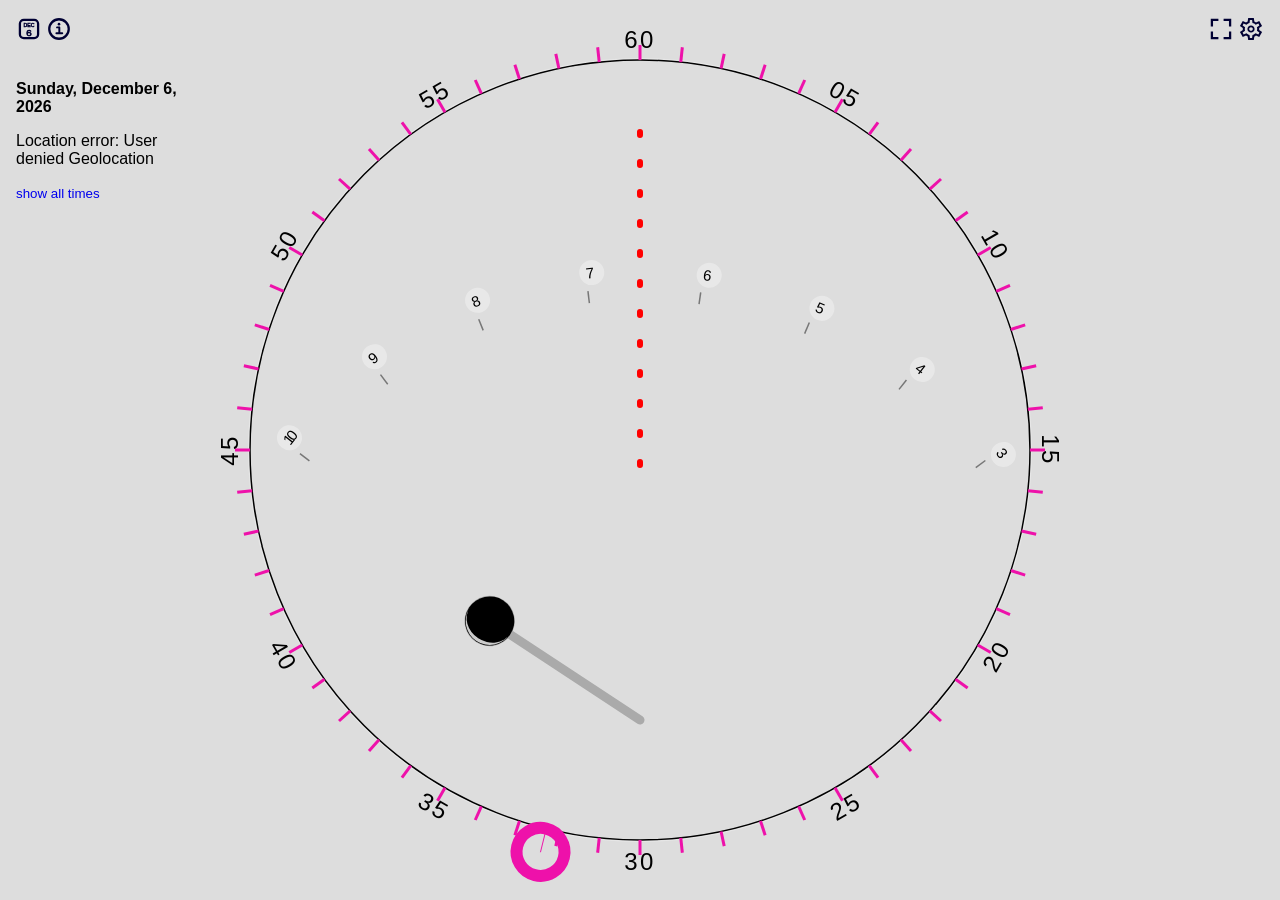
==== commit 793bda4f: "moon distance/ hand length Changed moon hand. Hid pivot circle, changed the length to 60, and made i" ====
--- a/index.html
+++ b/index.html
@@ -99,12 +99,14 @@
 					<line x1="0" y1="0" x2="0" y2="80" fill="none" stroke="#transparent" stroke-width="1" stroke-linecap="round"/>
 				</g>
 				<g id="moonHand" cursor="crosshair" transform="rotate(180)">
-					<line x1="0" y1="0" x2="0" y2="40" fill="none" stroke="#aaa" stroke-width="3" />
-					<circle cx="0" cy="0" r="5.5" fill="#aaa" stroke="#f60" stroke-width="0"/>
-					<g id="moonIcon" transform="translate(0 80) rotate(180)">
-						<circle cx="0" cy="0" r="8.4" fill="#aaa" />
-						<circle cx="0" cy="0" r="8.2" fill="#000" stroke="#000" stroke-width="0" />
-						<path fill="#ccc" stroke="#ccc" stroke-width="0" d="" />
+					<line x1="0" y1="0" x2="0" y2="60" fill="none" stroke="#aaa" stroke-width="3" stroke-linecap="round"/>
+					<circle cx="0" cy="0" r="3.5" fill="none" stroke="#f60" stroke-width="0"/>
+					<g transform="translate(0 60)">
+						<g id="moonIcon" transform="rotate(180)">
+							<circle cx="0" cy="0" r="8.4" fill="#aaa" />
+							<circle cx="0" cy="0" r="8.2" fill="#000" stroke="#000" stroke-width="0" />
+							<path fill="#ccc" stroke="#ccc" stroke-width="0" d="" />
+						</g>
 					</g>
 				</g>
 			</g>
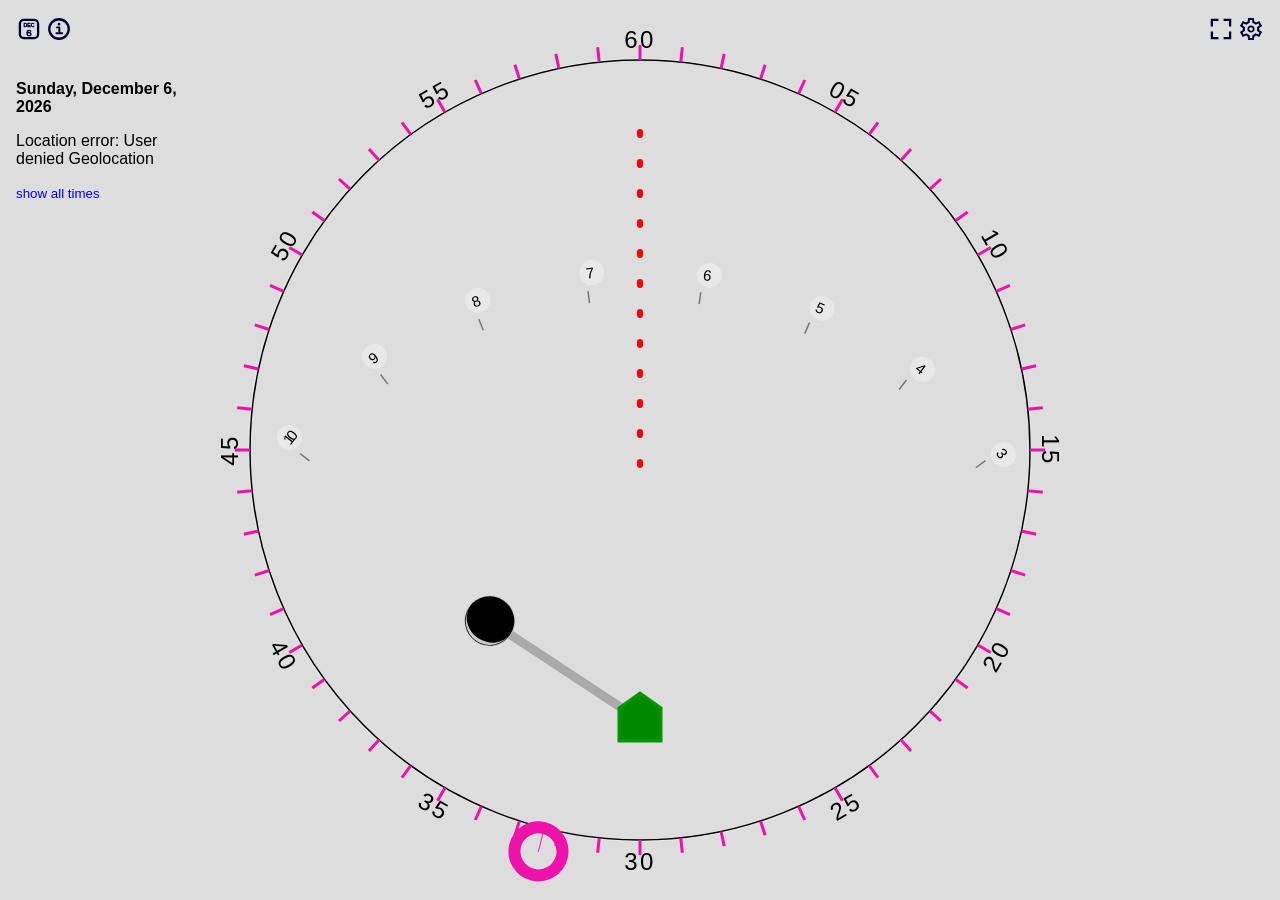
==== commit e0e10923: "beginnings of a "home" icon for pivot" ====
--- a/index.html
+++ b/index.html
@@ -130,7 +130,10 @@
 
 			<g id= "nowindex">
 				<line x1="0" y1="5" x2="0" y2="-110" stroke="#f00" stroke-width="2" stroke-linecap="round" stroke-dasharray="1,9" />
-
+			</g>
+			<g id= "homeicon" transform="translate(0 90) rotate(0)">
+				<polygon points="-7,7 -7,-4 0,-9 7,-4 7,7" fill="#080" stroke="#090"/>
+			</g>
 			<circle id="centerCircle" cursor="crosshair" cx="0" cy="0" r="15" fill="transparent" />
 		</g>
 	</svg>
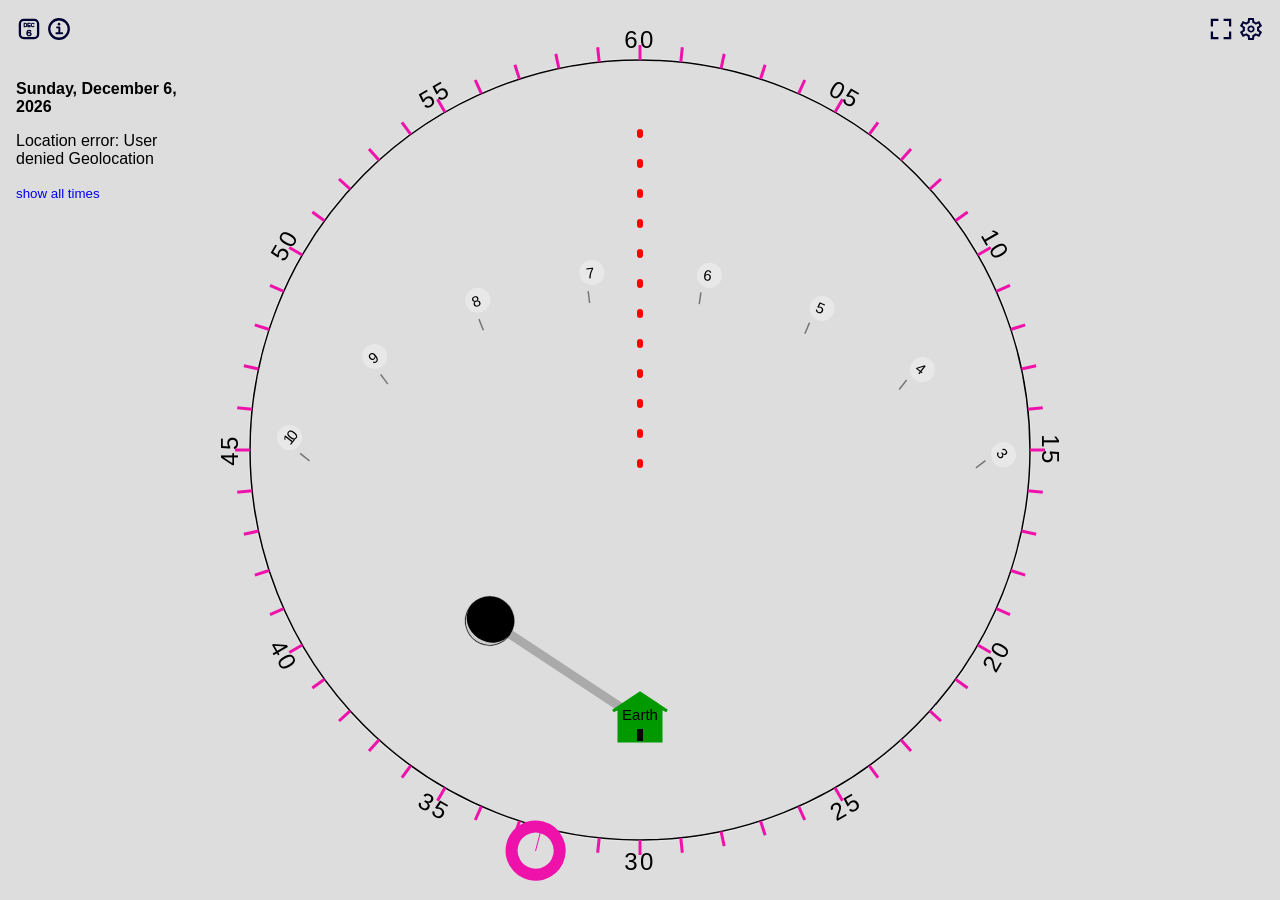
==== commit f356aabf: "home icon" ====
--- a/index.html
+++ b/index.html
@@ -132,7 +132,10 @@
 				<line x1="0" y1="5" x2="0" y2="-110" stroke="#f00" stroke-width="2" stroke-linecap="round" stroke-dasharray="1,9" />
 			</g>
 			<g id= "homeicon" transform="translate(0 90) rotate(0)">
-				<polygon points="-7,7 -7,-4 0,-9 7,-4 7,7" fill="#080" stroke="#090"/>
+				<polygon points="-7,7 -7,-4 -9,-3 0,-9 9,-3 7,-4 7,7" fill="#090" stroke="#090"/>
+				<line x1="0" y1="-13" x2="5" y2="-5" fill="none" stroke="#090" stroke-width="0.3" stroke-linecap="round"  display=none />
+				<line x1="0" y1="7" x2="0" y2="3" fill="none" stroke="#000" stroke-width="2" />
+				<text font-size="5px" > Earth </text>
 			</g>
 			<circle id="centerCircle" cursor="crosshair" cx="0" cy="0" r="15" fill="transparent" />
 		</g>
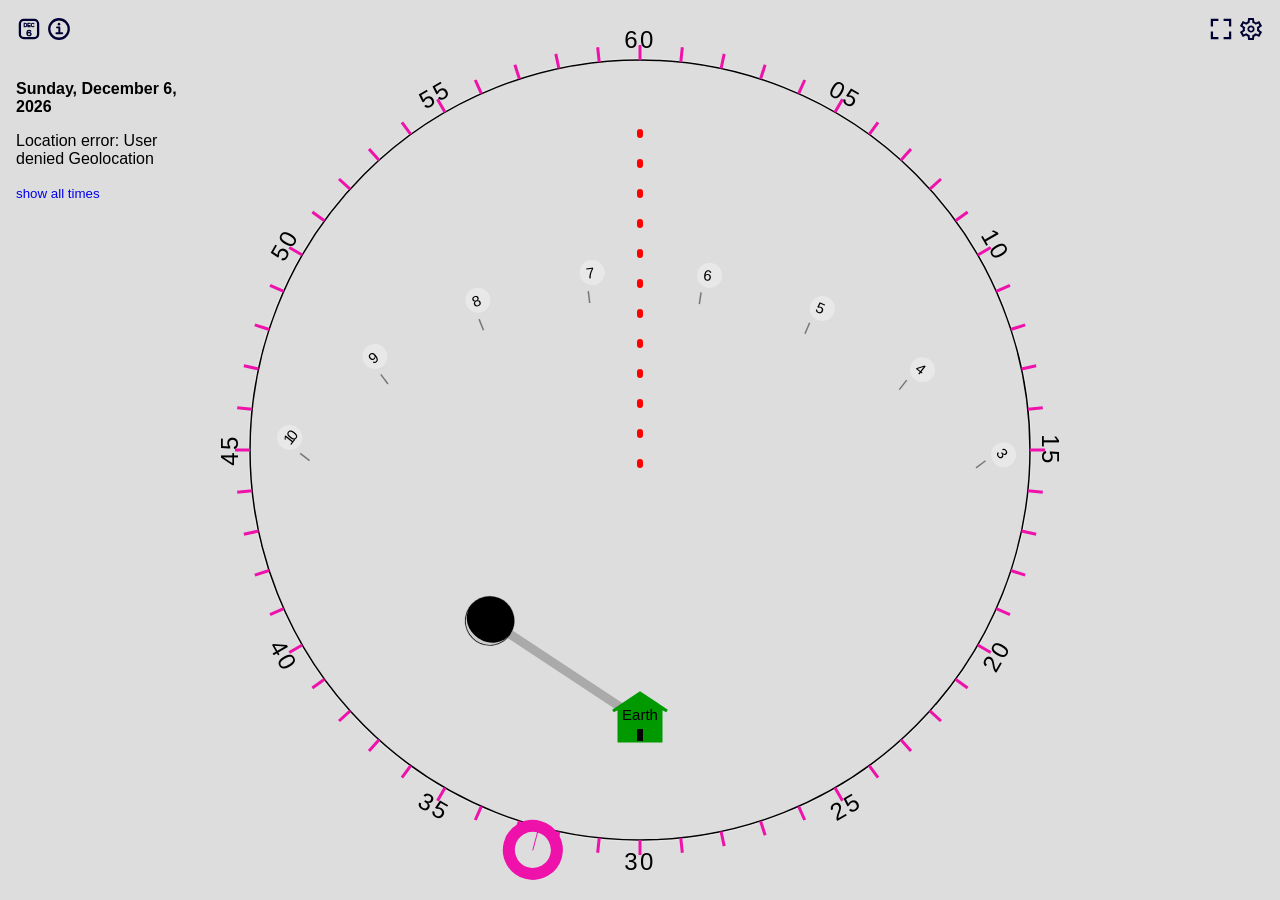
==== commit a56f5aef: "label anti-sun" ====
--- a/index.html
+++ b/index.html
@@ -93,6 +93,7 @@
 				</g>
 				<g id="nadirstar" transform="translate(20 110)">
 					<polygon  transform="translate(-12.5 -12.5)" points="12.50,1.25 15.15,8.86 23.20,9.02 16.78,13.89 19.11,21.60 12.50,17.00 5.89,21.60 8.22,13.89 1.80,9.02 9.85,8.86" fill="#fbe024"/>
+					<text fill="red" font-size="3px" transform="translate(5 -2) rotate(180)" > Anti-Sun </text>
 				</g>
 
 				<g id="hourHand" cursor="crosshair" transform="rotate(180)">
--- a/styles/colors.css
+++ b/styles/colors.css
@@ -19,9 +19,9 @@
 	--overlay-border: #999;
 
 	/* time period bg colors */
-	--bg-day:        #ddeeff;
-	--bg-goldenHour: #ffe988;
-	--bg-sunset:     #ff6600;
+	--bg-day:        #ccddff;
+	--bg-goldenHour: #eedd99;
+	--bg-sunset:     #ff9900;
 	--bg-twilight1:  #88a6d4;
 	--bg-twilight2:  #1e3c77;
 	--bg-twilight3:  #1f3044;
@@ -74,11 +74,11 @@
 	--overlay-border: #4c4c4c;
 
 	/* time period bg colors */
-	--bg-day:        #4477cc;
-	--bg-goldenHour: #bbaa66;
-	--bg-sunset:     #ee5500;
 	--bg-twilight1:  #677ea1;
 	--bg-twilight2:  #0f2a55;
+	--bg-day:        #6699cc;
+	--bg-goldenHour: #bbaa77;
+	--bg-sunset:     #cc7700;
 	--bg-twilight3:  #0d1726;
 	--bg-night:      #030303;
 
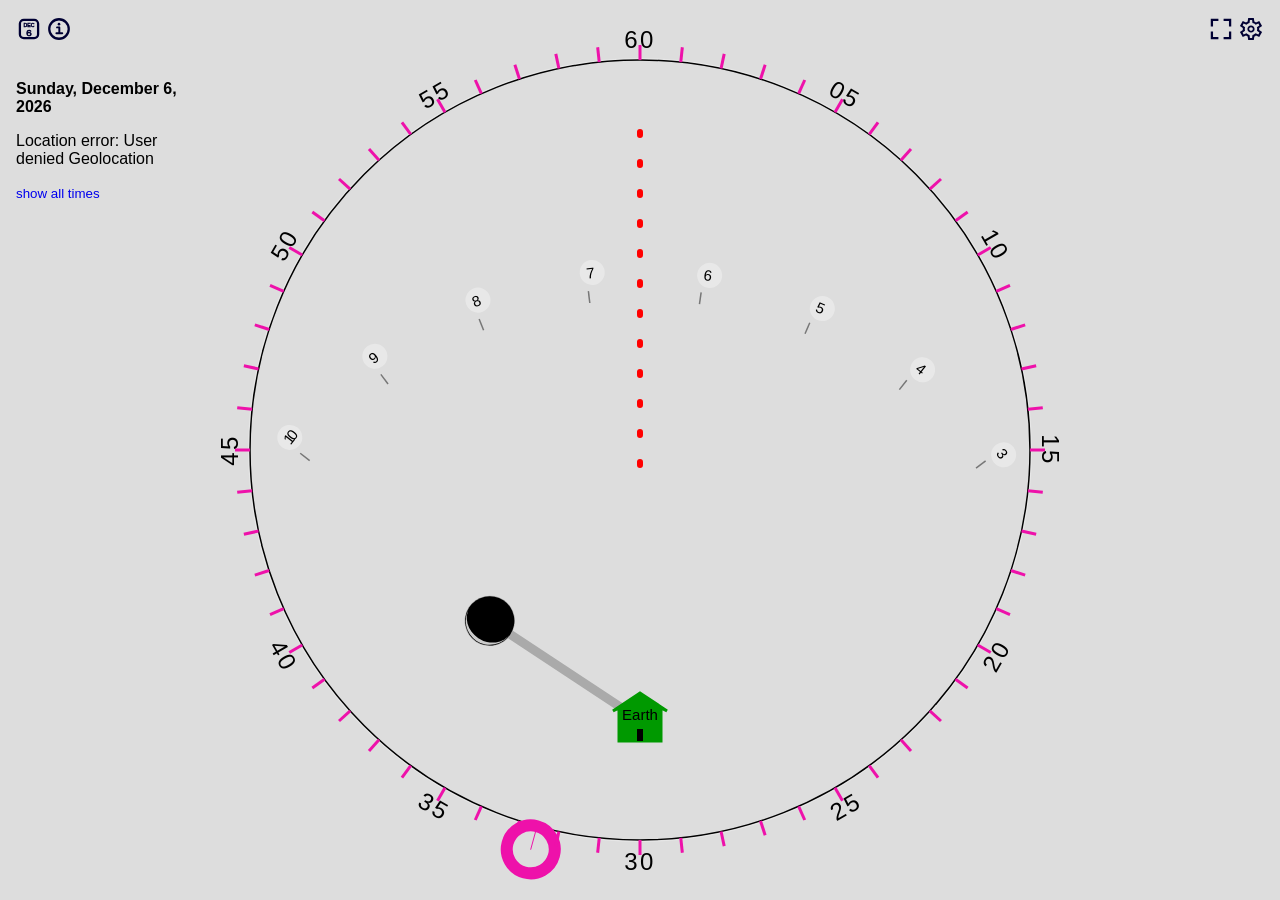
==== commit b064e4d7: "improve label placement" ====
--- a/index.html
+++ b/index.html
@@ -93,7 +93,7 @@
 				</g>
 				<g id="nadirstar" transform="translate(20 110)">
 					<polygon  transform="translate(-12.5 -12.5)" points="12.50,1.25 15.15,8.86 23.20,9.02 16.78,13.89 19.11,21.60 12.50,17.00 5.89,21.60 8.22,13.89 1.80,9.02 9.85,8.86" fill="#fbe024"/>
-					<text fill="red" font-size="3px" transform="translate(5 -2) rotate(180)" > Anti-Sun </text>
+					<text fill="red" font-size="4px" transform="translate(7 -3) rotate(180)" > Anti-Sun </text>
 				</g>
 
 				<g id="hourHand" cursor="crosshair" transform="rotate(180)">
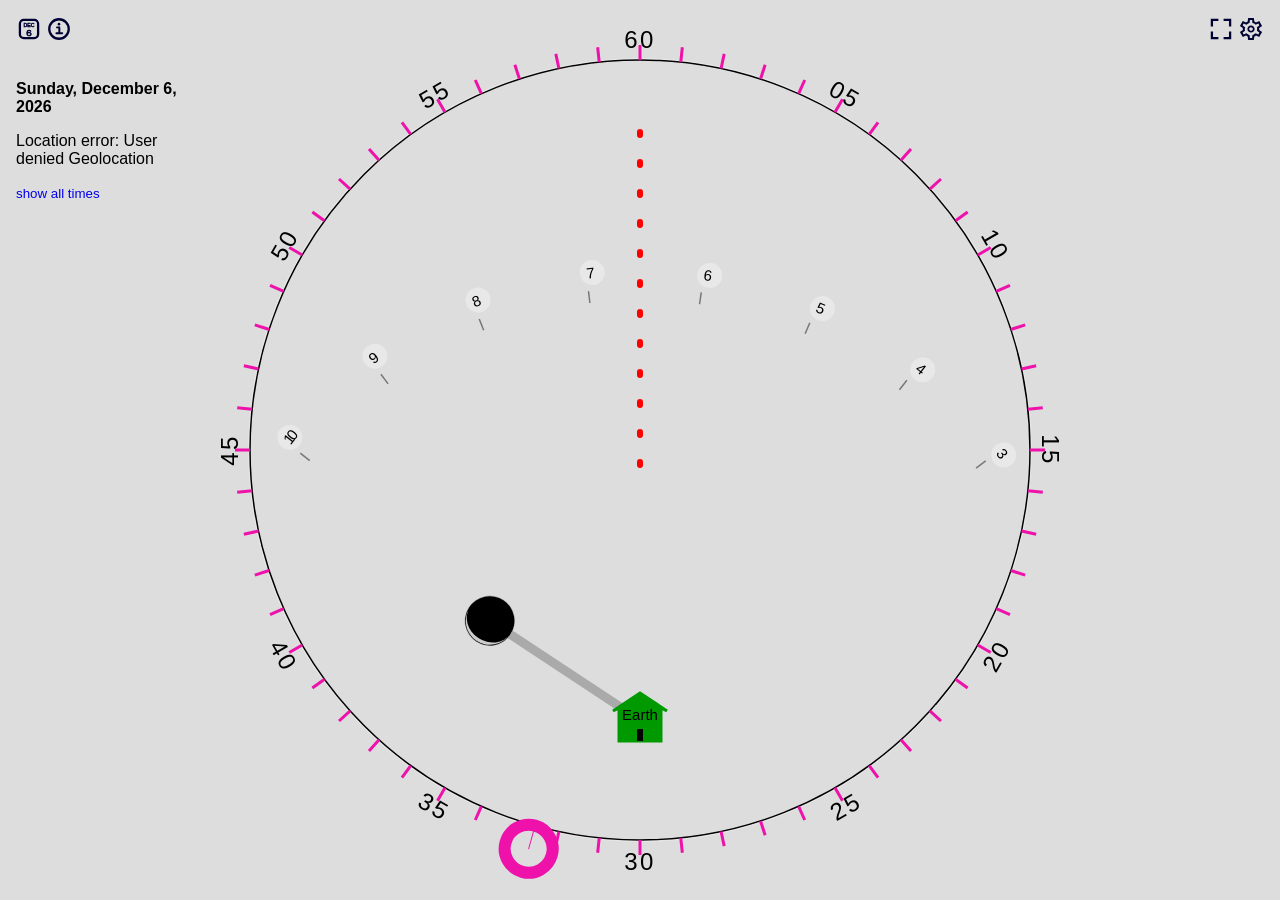
==== commit d878ef85: "Glare Zones" ====
--- a/index.html
+++ b/index.html
@@ -25,7 +25,7 @@
 	<script src="libs/astronomy/astronomy.browser.min.js"></script>
 
 	<script src="scripts/app.js"></script>
-	<script src="scripts/unclock.js"></script>
+	<script src="scripts/unclockgz.js"></script>
 	<script src="scripts/calendar.js"></script>
 </head>
 <body>
--- a/styles/colors.css
+++ b/styles/colors.css
@@ -19,11 +19,12 @@
 	--overlay-border: #999;
 
 	/* time period bg colors */
-	--bg-day:        #ccddff;
+	--bg-day:        #aaddff;
+	--bg-glareZone:  #cef;
 	--bg-goldenHour: #eedd99;
 	--bg-sunset:     #ff9900;
 	--bg-twilight1:  #88a6d4;
-	--bg-twilight2:  #1e3c77;
+	--bg-twilight2:  #113366;
 	--bg-twilight3:  #1f3044;
 	--bg-night:      #192029;
 
@@ -74,11 +75,12 @@
 	--overlay-border: #4c4c4c;
 
 	/* time period bg colors */
-	--bg-twilight1:  #677ea1;
-	--bg-twilight2:  #0f2a55;
-	--bg-day:        #6699cc;
+	--bg-day:        #6699dd;
+	--bg-glareZone:  #8ac;
 	--bg-goldenHour: #bbaa77;
 	--bg-sunset:     #cc7700;
+	--bg-twilight1:  #7788aa;
+	--bg-twilight2:  #062255;
 	--bg-twilight3:  #0d1726;
 	--bg-night:      #030303;
 
@@ -138,8 +140,10 @@
 #civilMorningTwilight        {fill:#88a6d4; fill:var(--bg-twilight1);}
 #sunrise                     {fill:#ff9900; fill:var(--bg-sunset);}
 #morningGoldenHour           {fill:#ffe988; fill:var(--bg-goldenHour);}
+#morningGlareZone            {fill:#eeddff; fill:var(--bg-glareZone);}
 #morning                     {fill:#dceaff; fill:var(--bg-day);}
 #afternoon                   {fill:#dceaff; fill:var(--bg-day);}
+#eveningGlareZone            {fill:#eeddff; fill:var(--bg-glareZone);}
 #eveningGoldenHour           {fill:#ffe988; fill:var(--bg-goldenHour);}
 #sunset                      {fill:#ff9900; fill:var(--bg-sunset);}
 #civilEveningTwilight        {fill:#88a6d4; fill:var(--bg-twilight1);}
